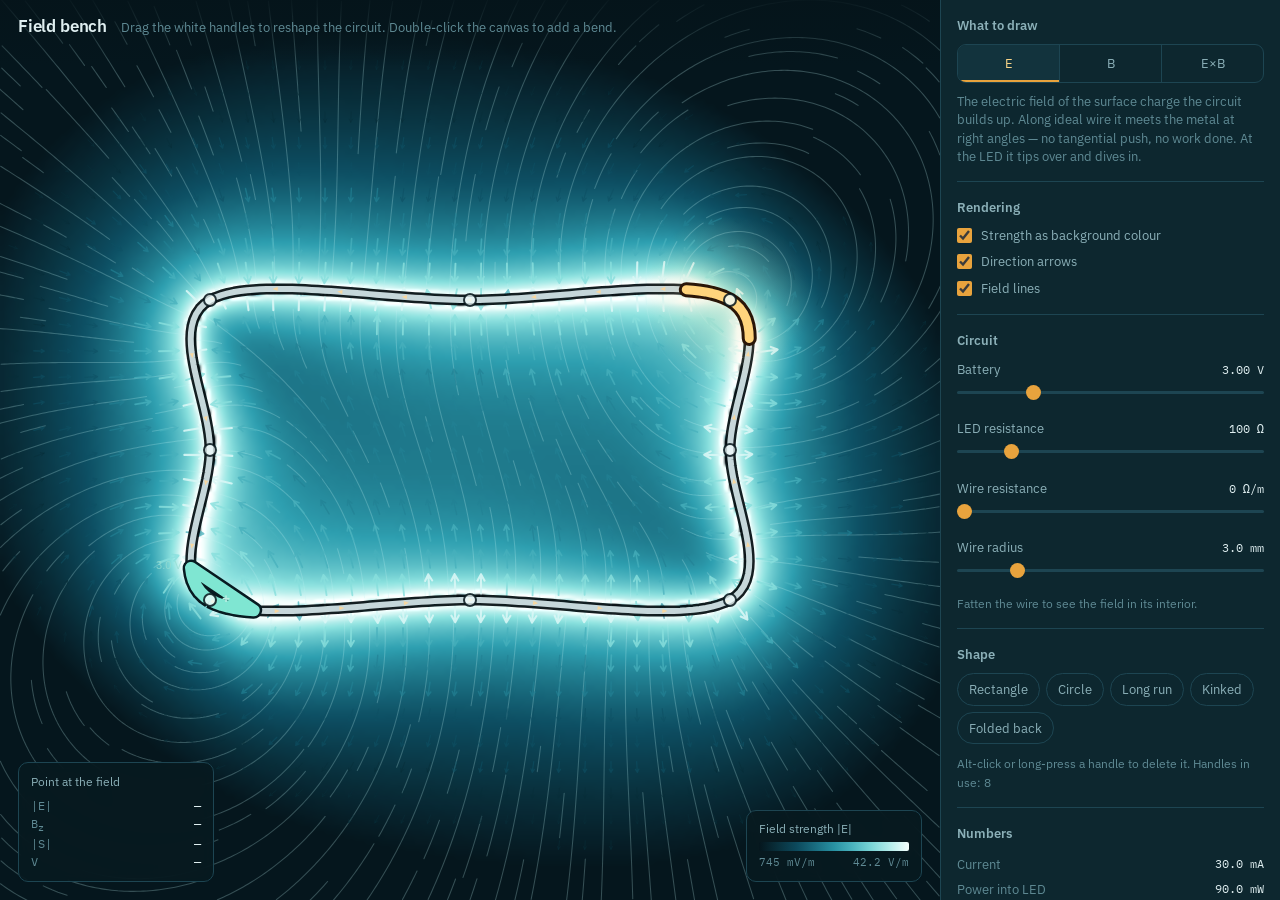
==== EMviewer/index.html @ a5e909f4 "Add EMviewer: an interactive E, B and S map around a real circuit A standalone canvas app -- no buil" ====
<!DOCTYPE html>
<html lang="en">
<head>
<meta charset="utf-8">
<meta name="viewport" content="width=device-width, initial-scale=1, viewport-fit=cover">
<title>Field bench — E, B and E×B around a real circuit</title>
<link rel="preconnect" href="https://fonts.googleapis.com">
<link rel="preconnect" href="https://fonts.gstatic.com" crossorigin>
<link href="https://fonts.googleapis.com/css2?family=IBM+Plex+Mono:wght@400;500&family=IBM+Plex+Sans:wght@400;500;600&display=swap" rel="stylesheet">
<link rel="stylesheet" href="styles.css">
</head>
<body>
<div class="shell">
  <div class="stage">
    <canvas id="cv"></canvas>

    <div class="stage-head">
      <h1>Field bench</h1>
      <p>Drag the white handles to reshape the circuit. Double-click the canvas to add a bend.</p>
    </div>

    <button class="railtoggle" id="railtoggle" aria-expanded="false">Controls</button>

    <div class="readout" id="readout">
      <div class="rhead" id="rhead">Point at the field</div>
      <span class="rl"><span class="rk">|E|</span><span class="rv" id="ro-e">—</span></span>
      <span class="rl"><span class="rk">B<sub>z</sub></span><span class="rv" id="ro-b">—</span></span>
      <span class="rl"><span class="rk">|S|</span><span class="rv" id="ro-s">—</span></span>
      <span class="rl"><span class="rk">V</span><span class="rv" id="ro-v">—</span></span>
    </div>

    <div class="legend">
      <div class="cap" id="leg-cap">Field strength</div>
      <div class="bar" id="leg-bar"></div>
      <div class="ends"><span id="leg-lo">—</span><span id="leg-hi">—</span></div>
    </div>
  </div>

  <aside class="rail" id="rail">
    <div class="group">
      <h2>What to draw</h2>
      <div class="seg" role="group" aria-label="Field to display">
        <button id="m-E" aria-pressed="true">E</button>
        <button id="m-B" aria-pressed="false">B</button>
        <button id="m-S" aria-pressed="false">E×B</button>
      </div>
      <p class="mode-note" id="modenote"></p>
    </div>

    <div class="group">
      <h2>Rendering</h2>
      <div class="checks">
        <label class="check"><input type="checkbox" id="c-heat" checked> Strength as background colour</label>
        <label class="check"><input type="checkbox" id="c-arrows" checked> Direction arrows</label>
        <label class="check"><input type="checkbox" id="c-lines" checked> Field lines</label>
      </div>
    </div>

    <div class="group">
      <h2>Circuit</h2>
      <div class="row"><label for="s-emf">Battery</label><span class="val" id="v-emf"></span></div>
      <input type="range" id="s-emf" min="0.2" max="12" step="0.1" value="3">

      <div class="row"><label for="s-led">LED resistance</label><span class="val" id="v-led"></span></div>
      <input type="range" id="s-led" min="5" max="600" step="5" value="100">

      <div class="row"><label for="s-rho">Wire resistance</label><span class="val" id="v-rho"></span></div>
      <input type="range" id="s-rho" min="0" max="120" step="1" value="0">

      <div class="row"><label for="s-rad">Wire radius</label><span class="val" id="v-rad"></span></div>
      <input type="range" id="s-rad" min="1" max="12" step="0.5" value="3">
      <p class="hint" style="margin:6px 0 0">Fatten the wire to see the field in its interior.</p>
    </div>

    <div class="group">
      <h2>Shape</h2>
      <div class="chips">
        <button data-preset="rect">Rectangle</button>
        <button data-preset="circle">Circle</button>
        <button data-preset="long">Long run</button>
        <button data-preset="kink">Kinked</button>
        <button data-preset="folded">Folded back</button>
      </div>
      <p class="hint" style="margin:10px 0 0">Alt-click or long-press a handle to delete it. Handles in use: <span id="nh">—</span></p>
    </div>

    <div class="group">
      <h2>Numbers</h2>
      <div class="facts">
        <div><span>Current</span><span id="f-I">—</span></div>
        <div><span>Power into LED</span><span id="f-P">—</span></div>
        <div><span>Loop length</span><span id="f-L">—</span></div>
        <div><span>E inside plain wire</span><span id="f-Ew">—</span></div>
        <div><span>E inside LED</span><span id="f-El">—</span></div>
        <div><span>E inside battery</span><span id="f-Eb">—</span></div>
        <div><span>Peak surface charge</span><span id="f-q">—</span></div>
      </div>
      <p class="prose" style="margin:12px 0 0">
        Push <b>wire resistance</b> off zero and the field inside the plain wire stops being zero.
        That is Ohm's law, E = ρJ, sitting inside the metal — and the energy flow tips inward
        along the whole run instead of gliding past it.
      </p>
    </div>

    <div class="group">
      <h2>How this is computed</h2>
      <p class="prose">
        The wire is a filament carrying an unknown surface charge. Ohm's law fixes the potential
        everywhere along it — flat along ideal wire, sloping across the LED, stepping up across the
        battery — so the charge is whatever reproduces that potential. The app solves that
        boundary-value problem, then takes <b>E</b> from Coulomb and <b>B</b> from Biot–Savart.
        Nothing here is drawn by hand; the field shapes are the solution.
      </p>
      <p class="prose" style="margin-top:9px">
        The LED is modelled as a plain resistor, the wire as a thin filament, and everything is
        shown in the plane of the circuit, where <b>B</b> points purely in and out of the screen.
      </p>
    </div>
  </aside>
</div>

<script src="src/solver.js"></script>
<script src="src/app.js"></script>
</body>
</html>
---- EMviewer/styles.css ----
:root{
  --ink:#05141a;
  --panel:#0d272f;
  --panel-2:#12333d;
  --rule:#1d4552;
  --text:#dfeef0;
  --text-dim:#8bb0b8;
  --text-faint:#5f8a94;
  --signal:#e8a33d;
  --signal-soft:#ffd98a;
  --rail:340px;
}
*{box-sizing:border-box}
html,body{height:100%;margin:0}
body{
  background:var(--ink);
  color:var(--text);
  font-family:'IBM Plex Sans',system-ui,-apple-system,'Segoe UI',sans-serif;
  font-size:14px;line-height:1.5;overflow:hidden;
}
.shell{display:flex;height:100%;width:100%}

/* ---------- stage ---------- */
.stage{position:relative;flex:1;min-width:0;background:var(--ink)}
canvas{display:block;width:100%;height:100%;touch-action:none;cursor:crosshair}
.stage-head{
  position:absolute;top:0;left:0;right:0;padding:14px 18px 26px;
  background:linear-gradient(180deg,rgba(5,20,26,.92),rgba(5,20,26,0));
  pointer-events:none;display:flex;align-items:baseline;gap:14px;flex-wrap:wrap;
}
.stage-head h1{margin:0;font-size:17px;font-weight:600;letter-spacing:-.01em}
.stage-head p{margin:0;color:var(--text-faint);font-size:12.5px}

.readout,.legend{
  position:absolute;background:rgba(8,26,32,.86);border:1px solid var(--rule);
  border-radius:10px;backdrop-filter:blur(8px);pointer-events:none;
}
.readout{
  left:18px;bottom:18px;padding:10px 12px;min-width:196px;
  font-family:'IBM Plex Mono',ui-monospace,monospace;font-size:12px;
}
.readout .rk{color:var(--text-faint)}
.readout .rv{float:right;color:var(--text);font-variant-numeric:tabular-nums}
.readout .rl{display:block}
.readout .rhead{
  font-family:'IBM Plex Sans',sans-serif;color:var(--text-dim);
  font-size:11.5px;margin-bottom:6px;
}
.legend{right:18px;bottom:18px;padding:9px 12px 10px}
.legend .bar{height:9px;width:150px;border-radius:2px;margin:5px 0 4px}
.legend .ends{display:flex;justify-content:space-between;gap:14px;
  font-family:'IBM Plex Mono',monospace;font-size:10.5px;color:var(--text-faint)}
.legend .cap{font-size:11.5px;color:var(--text-dim)}

/* ---------- rail ---------- */
.rail{
  width:var(--rail);flex:0 0 var(--rail);height:100%;overflow-y:auto;
  background:var(--panel);border-left:1px solid var(--rule);padding:16px 16px 28px;
}
.rail h2{font-size:12.5px;font-weight:600;color:var(--text-dim);margin:0 0 9px}
.group{padding-bottom:16px;margin-bottom:16px;border-bottom:1px solid var(--rule)}
.group:last-child{border-bottom:0;margin-bottom:0}

.seg{display:flex;border:1px solid var(--rule);border-radius:9px;overflow:hidden}
.seg button{
  flex:1;appearance:none;border:0;background:transparent;color:var(--text-dim);
  font:inherit;font-size:13px;padding:9px 4px;cursor:pointer;
  border-right:1px solid var(--rule);transition:background .12s,color .12s;
}
.seg button:last-child{border-right:0}
.seg button:hover{background:var(--panel-2);color:var(--text)}
.seg button[aria-pressed=true]{background:var(--panel-2);color:var(--signal-soft);box-shadow:inset 0 -2px 0 var(--signal)}
.seg button:focus-visible{outline:2px solid var(--signal);outline-offset:-2px}
.mode-note{margin:9px 0 0;font-size:12.5px;color:var(--text-faint);line-height:1.45}

.row{display:flex;align-items:center;justify-content:space-between;gap:10px;margin:10px 0 2px}
.row label{font-size:13px;color:var(--text-dim)}
.row .val{font-family:'IBM Plex Mono',monospace;font-size:12px;font-variant-numeric:tabular-nums}
input[type=range]{-webkit-appearance:none;appearance:none;width:100%;height:22px;background:transparent;cursor:pointer;margin:0}
input[type=range]::-webkit-slider-runnable-track{height:3px;background:var(--rule);border-radius:2px}
input[type=range]::-moz-range-track{height:3px;background:var(--rule);border-radius:2px}
input[type=range]::-webkit-slider-thumb{-webkit-appearance:none;width:15px;height:15px;border-radius:50%;background:var(--signal);margin-top:-6px;border:0}
input[type=range]::-moz-range-thumb{width:15px;height:15px;border-radius:50%;background:var(--signal);border:0}
input[type=range]:focus-visible{outline:2px solid var(--signal);outline-offset:3px;border-radius:4px}

.checks{display:flex;flex-direction:column;gap:7px}
.check{display:flex;align-items:center;gap:9px;font-size:13px;color:var(--text-dim);cursor:pointer}
.check input{accent-color:var(--signal);width:15px;height:15px;margin:0}

.chips{display:flex;flex-wrap:wrap;gap:6px}
.chips button{
  appearance:none;border:1px solid var(--rule);background:transparent;color:var(--text-dim);
  font:inherit;font-size:12.5px;padding:6px 11px;border-radius:20px;cursor:pointer;transition:border-color .12s,color .12s;
}
.chips button:hover{border-color:var(--signal);color:var(--signal-soft)}
.chips button:focus-visible{outline:2px solid var(--signal);outline-offset:2px}

.facts{font-family:'IBM Plex Mono',monospace;font-size:12px}
.facts div{display:flex;justify-content:space-between;gap:12px;padding:3px 0}
.facts span:first-child{color:var(--text-faint);font-family:'IBM Plex Sans',sans-serif;font-size:12.5px}
.facts span:last-child{font-variant-numeric:tabular-nums;white-space:nowrap}

.prose{font-size:12.8px;color:var(--text-faint);line-height:1.55}
.prose b{color:var(--text-dim);font-weight:500}
.hint{font-size:12.3px;color:var(--text-faint);line-height:1.5}

.railtoggle{
  display:none;position:absolute;top:12px;right:12px;z-index:5;appearance:none;
  border:1px solid var(--rule);background:rgba(8,26,32,.9);color:var(--text);
  font:inherit;font-size:13px;padding:8px 13px;border-radius:8px;cursor:pointer;
}

@media (max-width:820px){
  :root{--rail:100%}
  .shell{flex-direction:column}
  .stage{flex:1 1 auto;min-height:0}
  .rail{
    position:absolute;inset:auto 0 0 0;height:64%;width:100%;
    border-left:0;border-top:1px solid var(--rule);border-radius:14px 14px 0 0;
    transform:translateY(100%);transition:transform .22s ease;z-index:4;
  }
  .rail.open{transform:translateY(0)}
  .railtoggle{display:block}
  .readout{bottom:auto;top:58px;left:12px;min-width:0;font-size:11px}
  .legend{right:12px;bottom:12px}
  .legend .bar{width:110px}
}
@media (prefers-reduced-motion:reduce){*{transition:none!important;animation:none!important}}
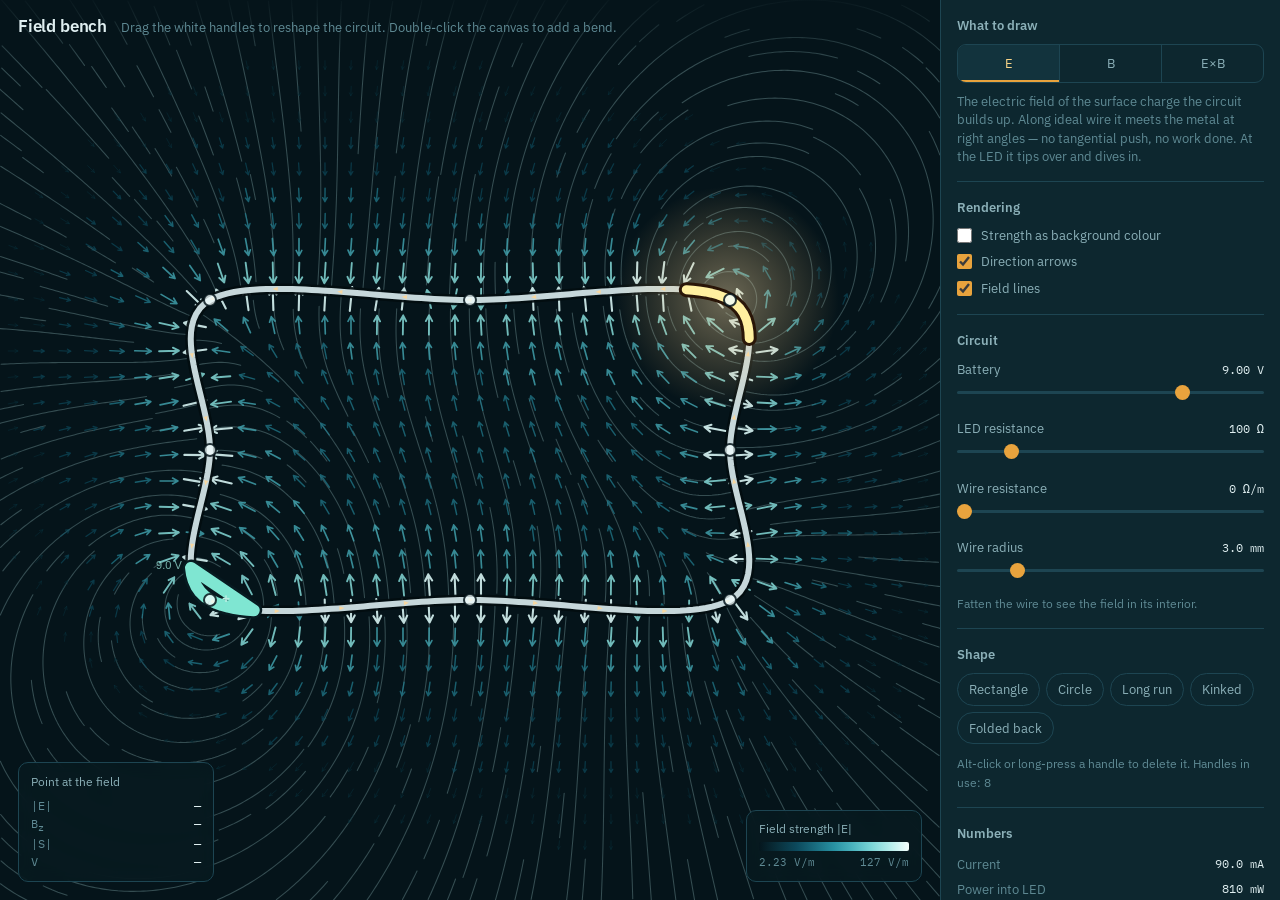
==== commit 421be72d: "EMviewer: start at 9 V with the heatmap off Two default changes, both so the first thing on screen i" ====
--- a/EMviewer/index.html
+++ b/EMviewer/index.html
@@ -50,7 +50,7 @@
     <div class="group">
       <h2>Rendering</h2>
       <div class="checks">
-        <label class="check"><input type="checkbox" id="c-heat" checked> Strength as background colour</label>
+        <label class="check"><input type="checkbox" id="c-heat"> Strength as background colour</label>
         <label class="check"><input type="checkbox" id="c-arrows" checked> Direction arrows</label>
         <label class="check"><input type="checkbox" id="c-lines" checked> Field lines</label>
       </div>
@@ -59,7 +59,7 @@
     <div class="group">
       <h2>Circuit</h2>
       <div class="row"><label for="s-emf">Battery</label><span class="val" id="v-emf"></span></div>
-      <input type="range" id="s-emf" min="0.2" max="12" step="0.1" value="3">
+      <input type="range" id="s-emf" min="0.2" max="12" step="0.1" value="9">
 
       <div class="row"><label for="s-led">LED resistance</label><span class="val" id="v-led"></span></div>
       <input type="range" id="s-led" min="5" max="600" step="5" value="100">
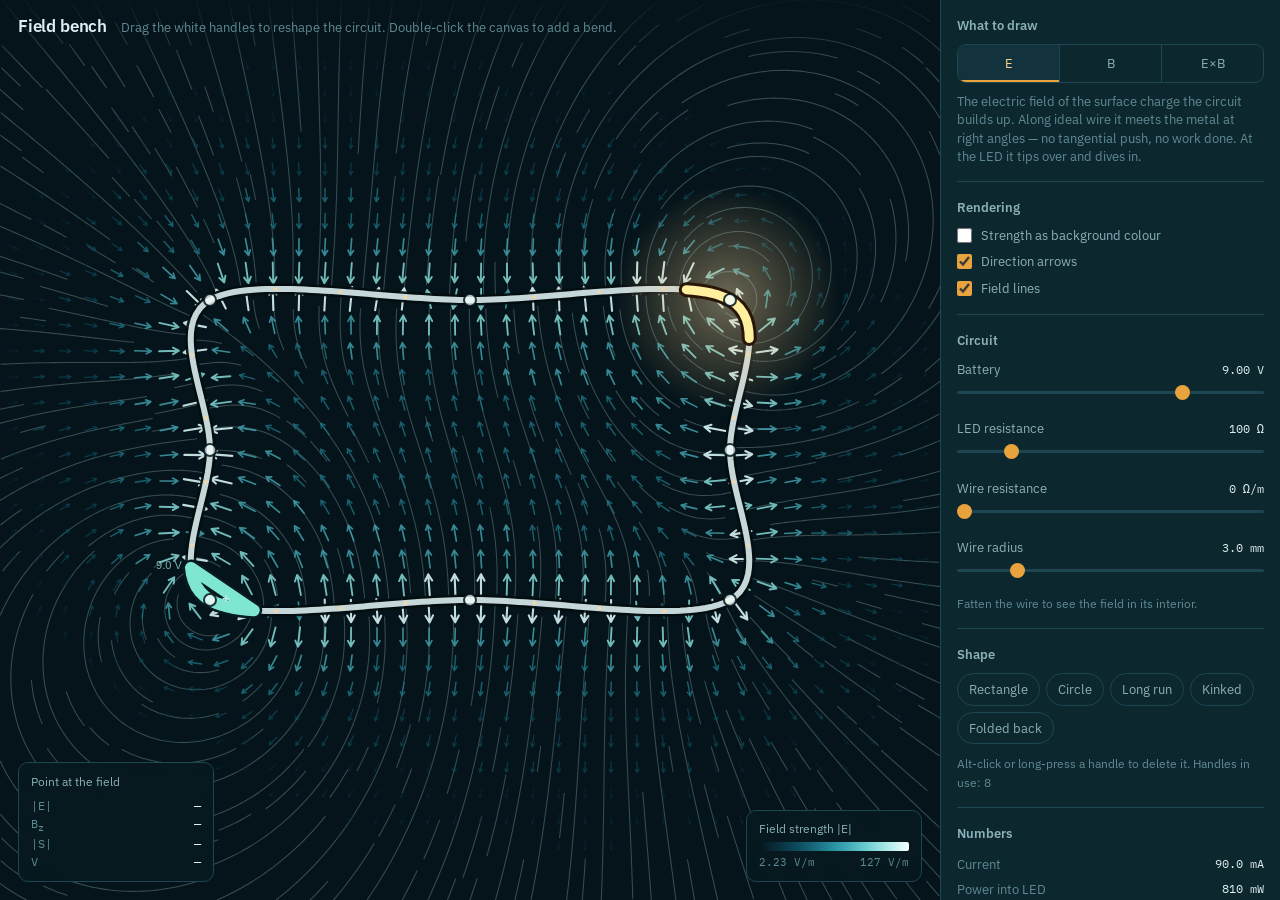
==== commit 849d4dac: "Fit the view to the stage instead of assuming a desktop-width one The camera was hard-coded at PPM =" ====
--- a/EMviewer/index.html
+++ b/EMviewer/index.html
@@ -16,7 +16,7 @@
 
     <div class="stage-head">
       <h1>Field bench</h1>
-      <p>Drag the white handles to reshape the circuit. Double-click the canvas to add a bend.</p>
+      <p>Drag the white handles to reshape the circuit.<span class="hint-more"> Double-click the canvas to add a bend.</span></p>
     </div>
 
     <button class="railtoggle" id="railtoggle" aria-expanded="false">Controls</button>
--- a/EMviewer/styles.css
+++ b/EMviewer/styles.css
@@ -12,11 +12,12 @@
 }
 *{box-sizing:border-box}
 html,body{height:100%;margin:0}
+@supports (height:100dvh){html,body,.shell{height:100dvh}}
 body{
   background:var(--ink);
   color:var(--text);
   font-family:'IBM Plex Sans',system-ui,-apple-system,'Segoe UI',sans-serif;
-  font-size:14px;line-height:1.5;overflow:hidden;
+  font-size:14px;line-height:1.5;overflow:hidden;overscroll-behavior:none;
 }
 .shell{display:flex;height:100%;width:100%}
 
@@ -118,11 +119,35 @@
     position:absolute;inset:auto 0 0 0;height:64%;width:100%;
     border-left:0;border-top:1px solid var(--rule);border-radius:14px 14px 0 0;
     transform:translateY(100%);transition:transform .22s ease;z-index:4;
+    padding-bottom:calc(28px + env(safe-area-inset-bottom));
   }
   .rail.open{transform:translateY(0)}
   .railtoggle{display:block}
-  .readout{bottom:auto;top:58px;left:12px;min-width:0;font-size:11px}
-  .legend{right:12px;bottom:12px}
-  .legend .bar{width:110px}
+  /* Leave a lane for the Controls button so the title never runs under it. */
+  .stage-head{padding:12px 108px 22px 14px}
+  .stage-head h1{font-size:16px}
+  /* Readout moves off the wrapping title and shares the bottom edge with the
+     legend, which is where both sit on a wide screen anyway. */
+  .readout{
+    top:auto;bottom:calc(12px + env(safe-area-inset-bottom));
+    left:calc(12px + env(safe-area-inset-left));
+    min-width:150px;font-size:11px;padding:8px 10px;
+  }
+  .legend{
+    bottom:calc(12px + env(safe-area-inset-bottom));
+    right:calc(12px + env(safe-area-inset-right));padding:8px 10px;
+  }
+  .legend .bar{width:96px}
+}
+@media (max-width:560px){
+  /* Double-click has no touch equivalent; drop it rather than wrap four lines. */
+  .hint-more{display:none}
+}
+@media (orientation:landscape) and (max-height:480px){
+  .stage-head{padding-bottom:14px}
+  .stage-head p{display:none}
+  .readout,.legend{font-size:10.5px}
+  .readout{min-width:136px}
+  .legend .bar{width:84px}
 }
 @media (prefers-reduced-motion:reduce){*{transition:none!important;animation:none!important}}
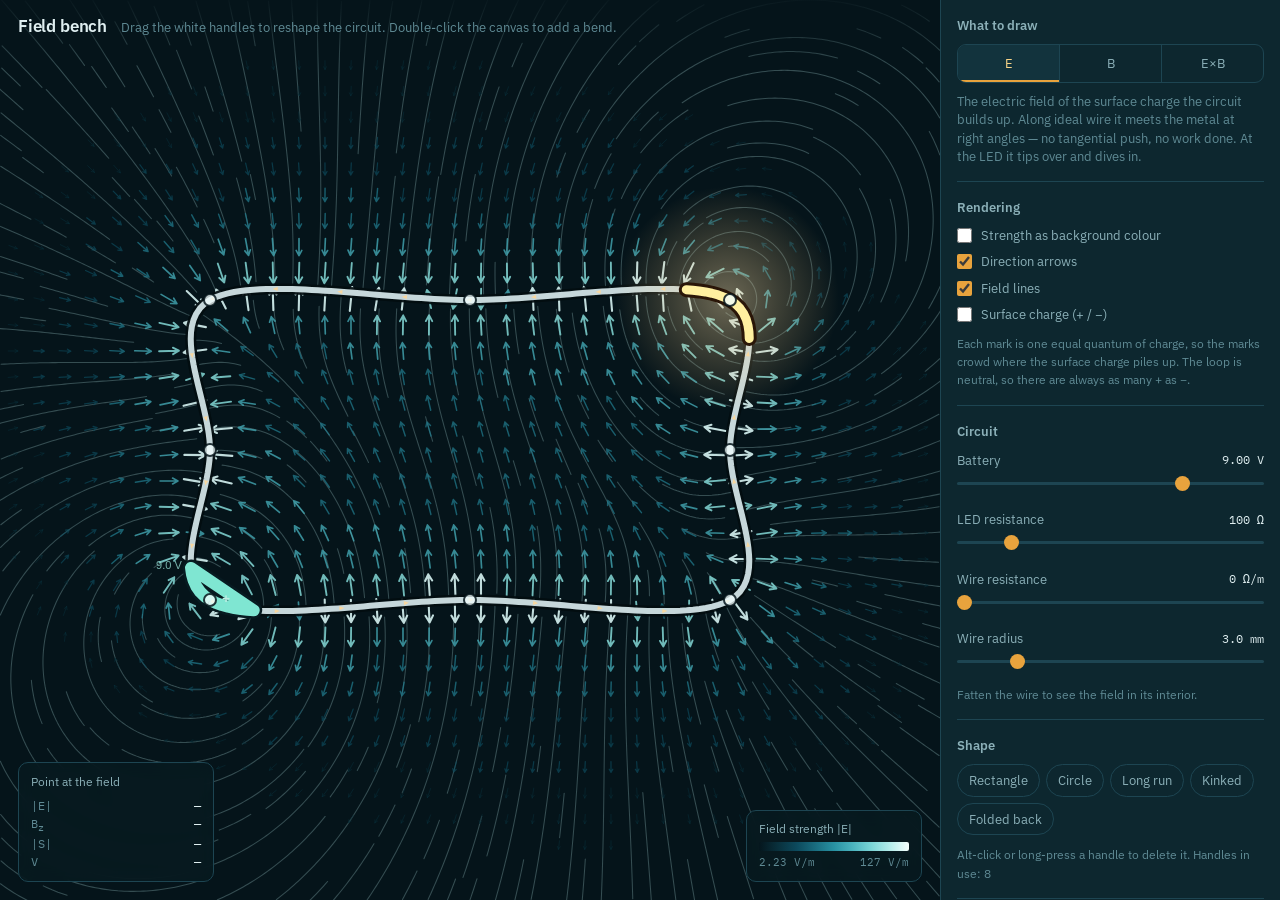
==== commit c582c5cb: "EMviewer: add a surface-charge overlay lam is what solveCircuit actually solves for, and until now t" ====
--- a/EMviewer/index.html
+++ b/EMviewer/index.html
@@ -53,7 +53,12 @@
         <label class="check"><input type="checkbox" id="c-heat"> Strength as background colour</label>
         <label class="check"><input type="checkbox" id="c-arrows" checked> Direction arrows</label>
         <label class="check"><input type="checkbox" id="c-lines" checked> Field lines</label>
+        <label class="check"><input type="checkbox" id="c-charge"> Surface charge (+ / −)</label>
       </div>
+      <p class="hint" style="margin:9px 0 0">
+        Each mark is one equal quantum of charge, so the marks crowd where the surface
+        charge piles up. The loop is neutral, so there are always as many + as −.
+      </p>
     </div>
 
     <div class="group">
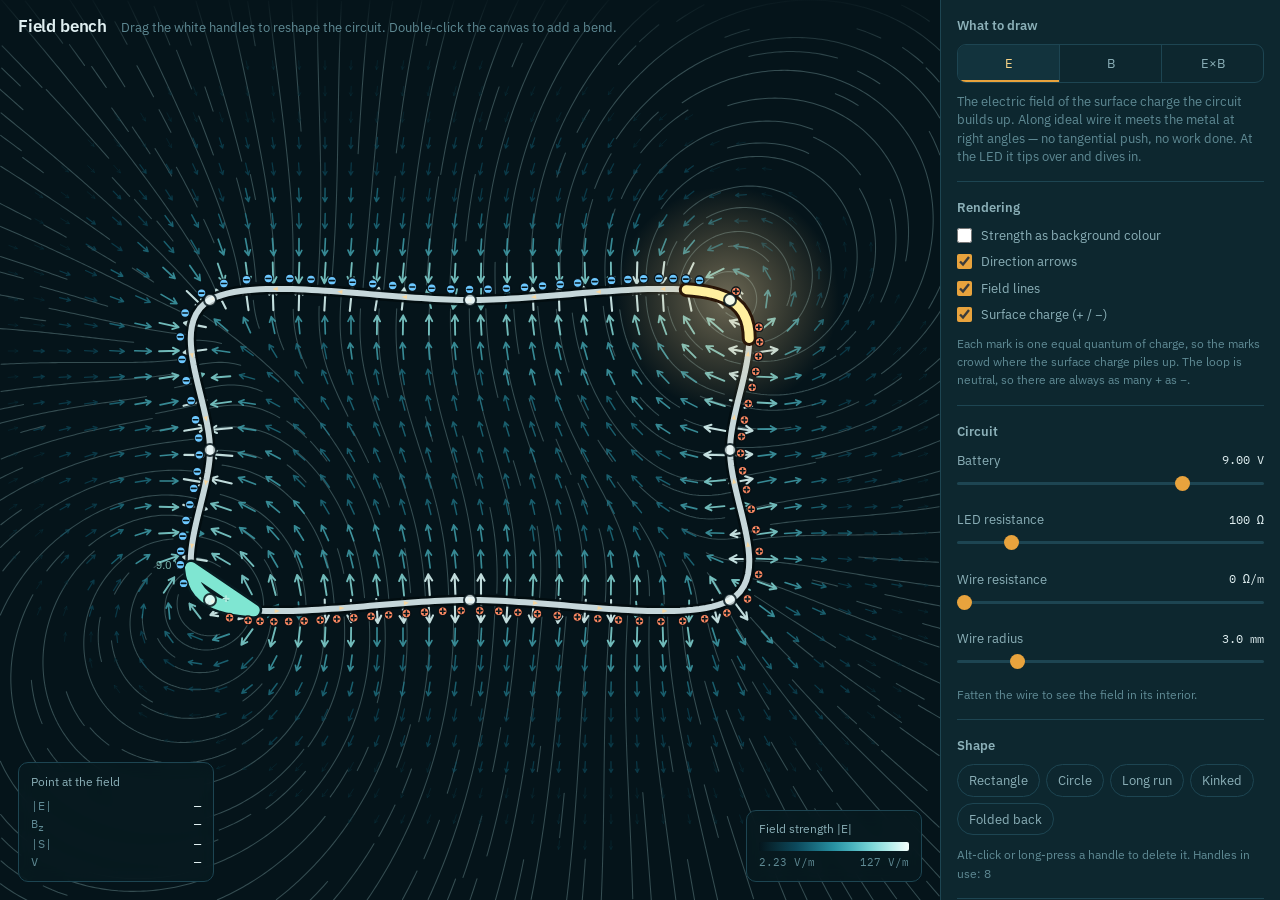
==== commit 3e203675: "Seed field lines on the wire, and surface charge on by default No E line ever ran from the + charge " ====
--- a/EMviewer/index.html
+++ b/EMviewer/index.html
@@ -53,7 +53,7 @@
         <label class="check"><input type="checkbox" id="c-heat"> Strength as background colour</label>
         <label class="check"><input type="checkbox" id="c-arrows" checked> Direction arrows</label>
         <label class="check"><input type="checkbox" id="c-lines" checked> Field lines</label>
-        <label class="check"><input type="checkbox" id="c-charge"> Surface charge (+ / −)</label>
+        <label class="check"><input type="checkbox" id="c-charge" checked> Surface charge (+ / −)</label>
       </div>
       <p class="hint" style="margin:9px 0 0">
         Each mark is one equal quantum of charge, so the marks crowd where the surface
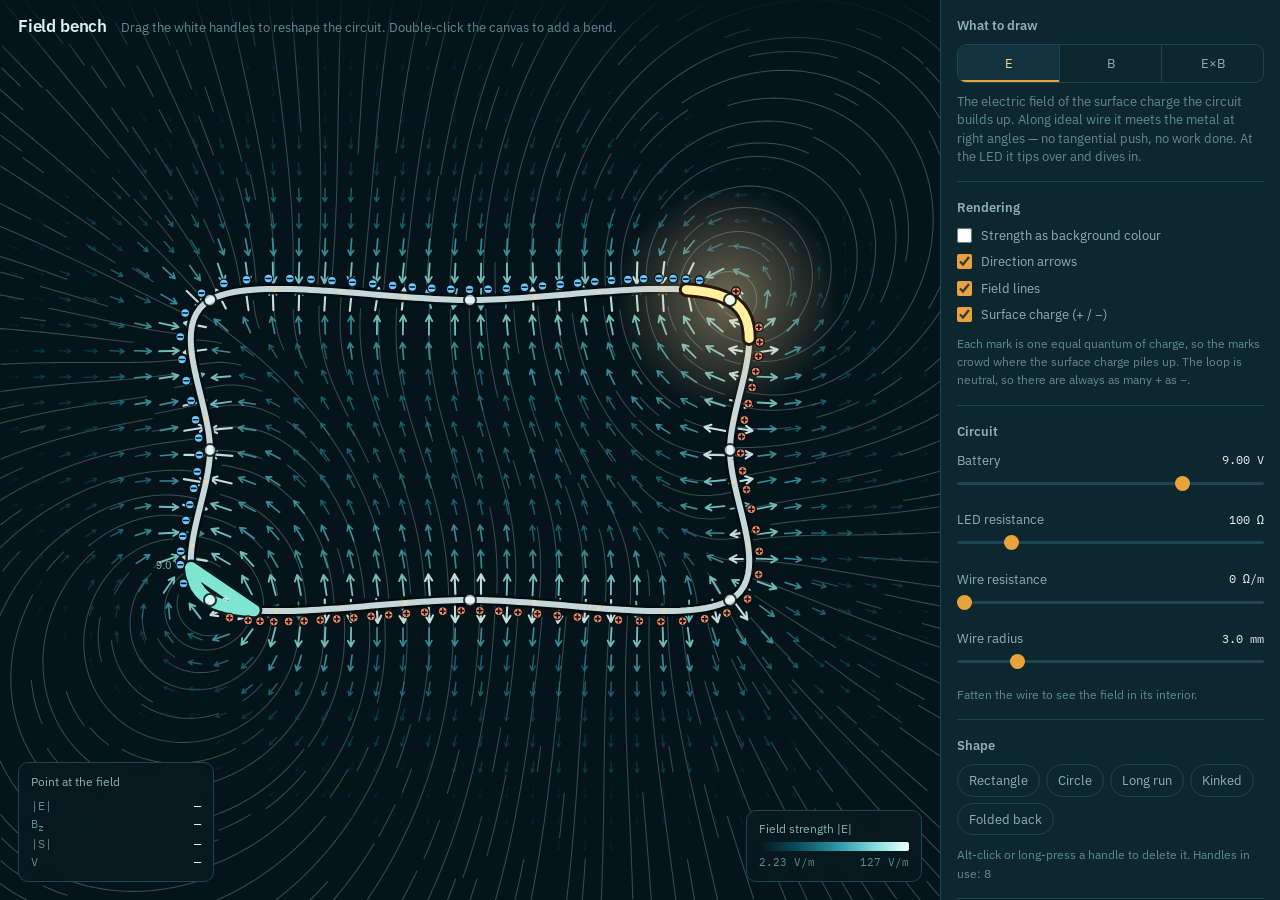
==== commit 65fcda87: "Stamp the script URLs so a push cannot half-arrive GitHub Pages serves every file with Cache-Control" ====
--- a/EMviewer/index.html
+++ b/EMviewer/index.html
@@ -124,7 +124,31 @@
   </aside>
 </div>
 
-<script src="src/solver.js"></script>
-<script src="src/app.js"></script>
+<!--
+  Cache stamp. GitHub Pages serves every file with Cache-Control: max-age=600
+  and offers no way to change that, so for ten minutes after a push a browser
+  can pair a freshly fetched index.html with a solver still sitting in its
+  cache. That is worse than being merely stale: the app then calls into a
+  solver that has not got the function yet and the page breaks outright.
+
+  Pages stamps every file with the DEPLOY time, changed or not, so
+  document.lastModified moves on every push and on nothing else -- exactly the
+  token wanted, with no build step to produce it. async = false keeps the load
+  order that plain src tags would have given. Over file:// there is no cache to
+  defeat and no server to ask, so the stamp is left off and the URLs stay
+  exactly as they were.
+-->
+<script>
+  (function () {
+    var v = location.protocol === 'file:' ? ''
+          : '?v=' + (Date.parse(document.lastModified) || 0);
+    ['src/solver.js', 'src/app.js'].forEach(function (src) {
+      var el = document.createElement('script');
+      el.src = src + v;
+      el.async = false;                 // keep them in order
+      document.body.appendChild(el);
+    });
+  })();
+</script>
 </body>
 </html>
